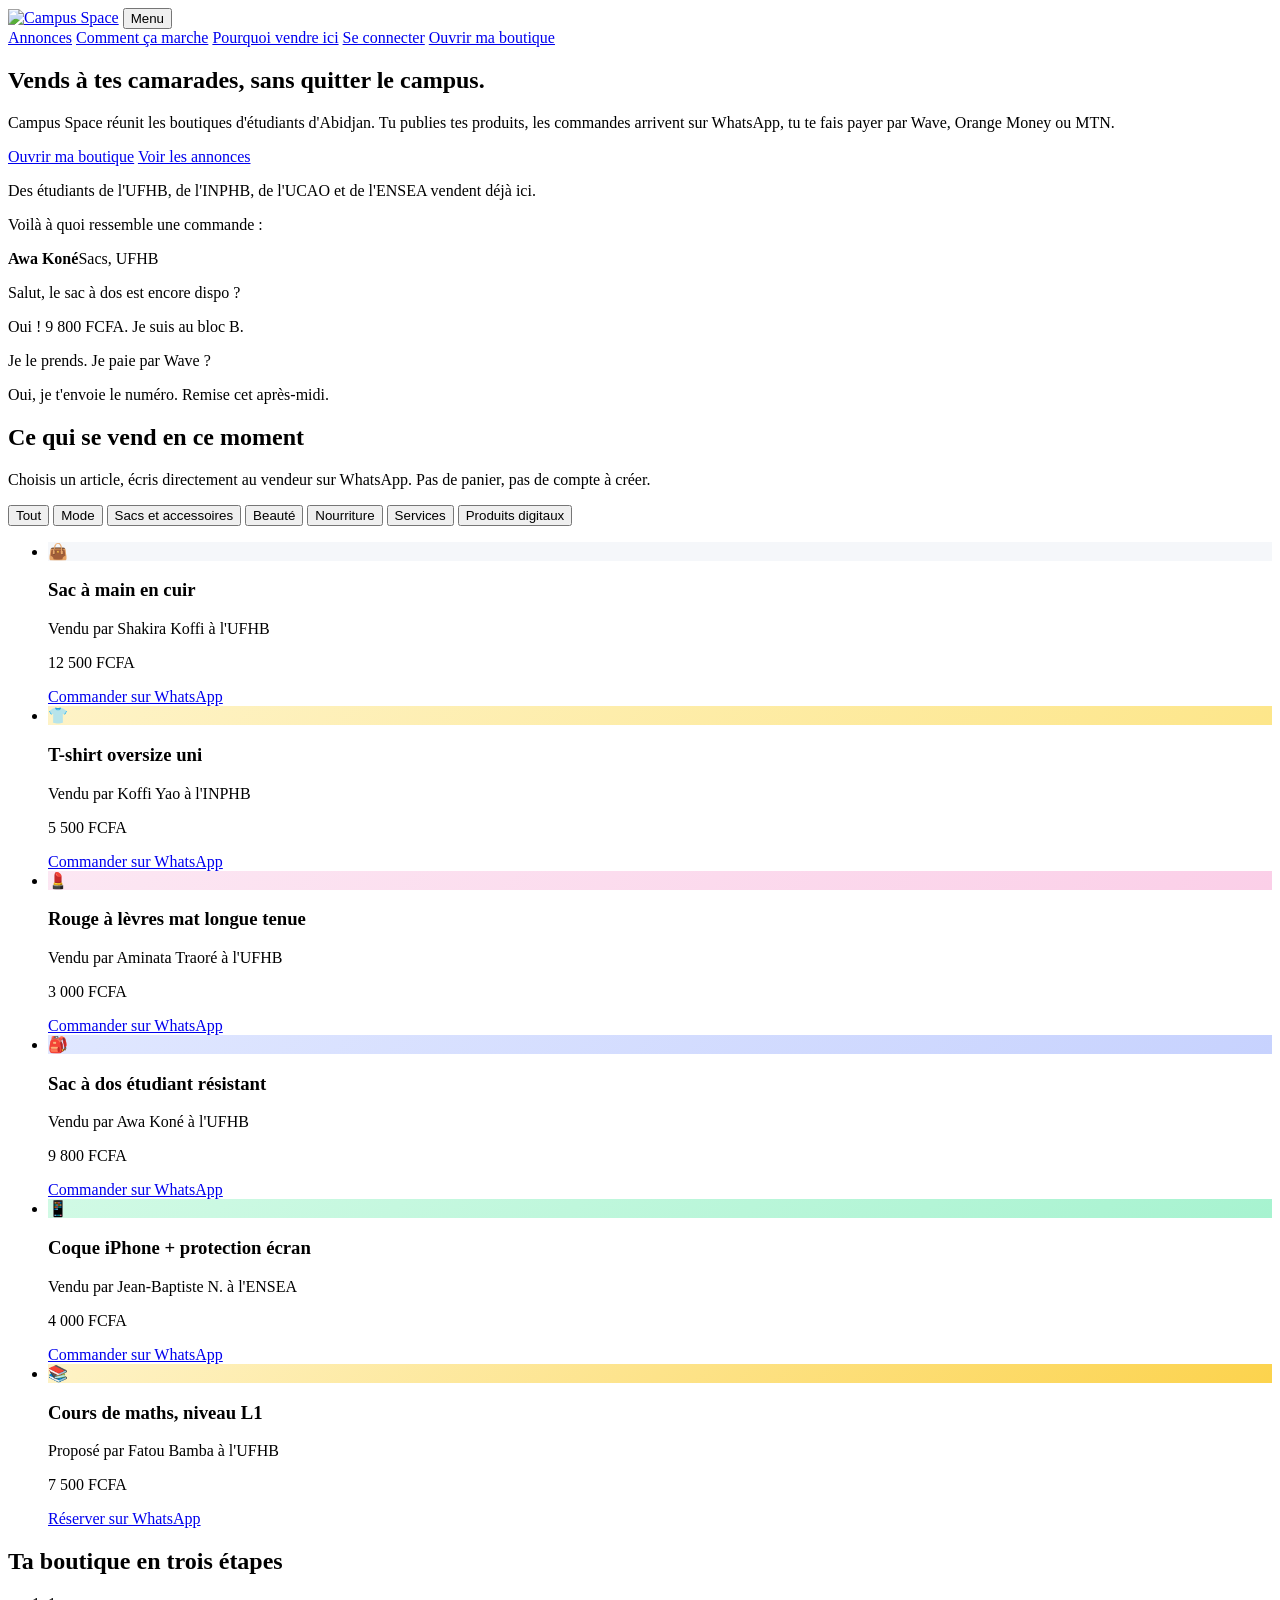
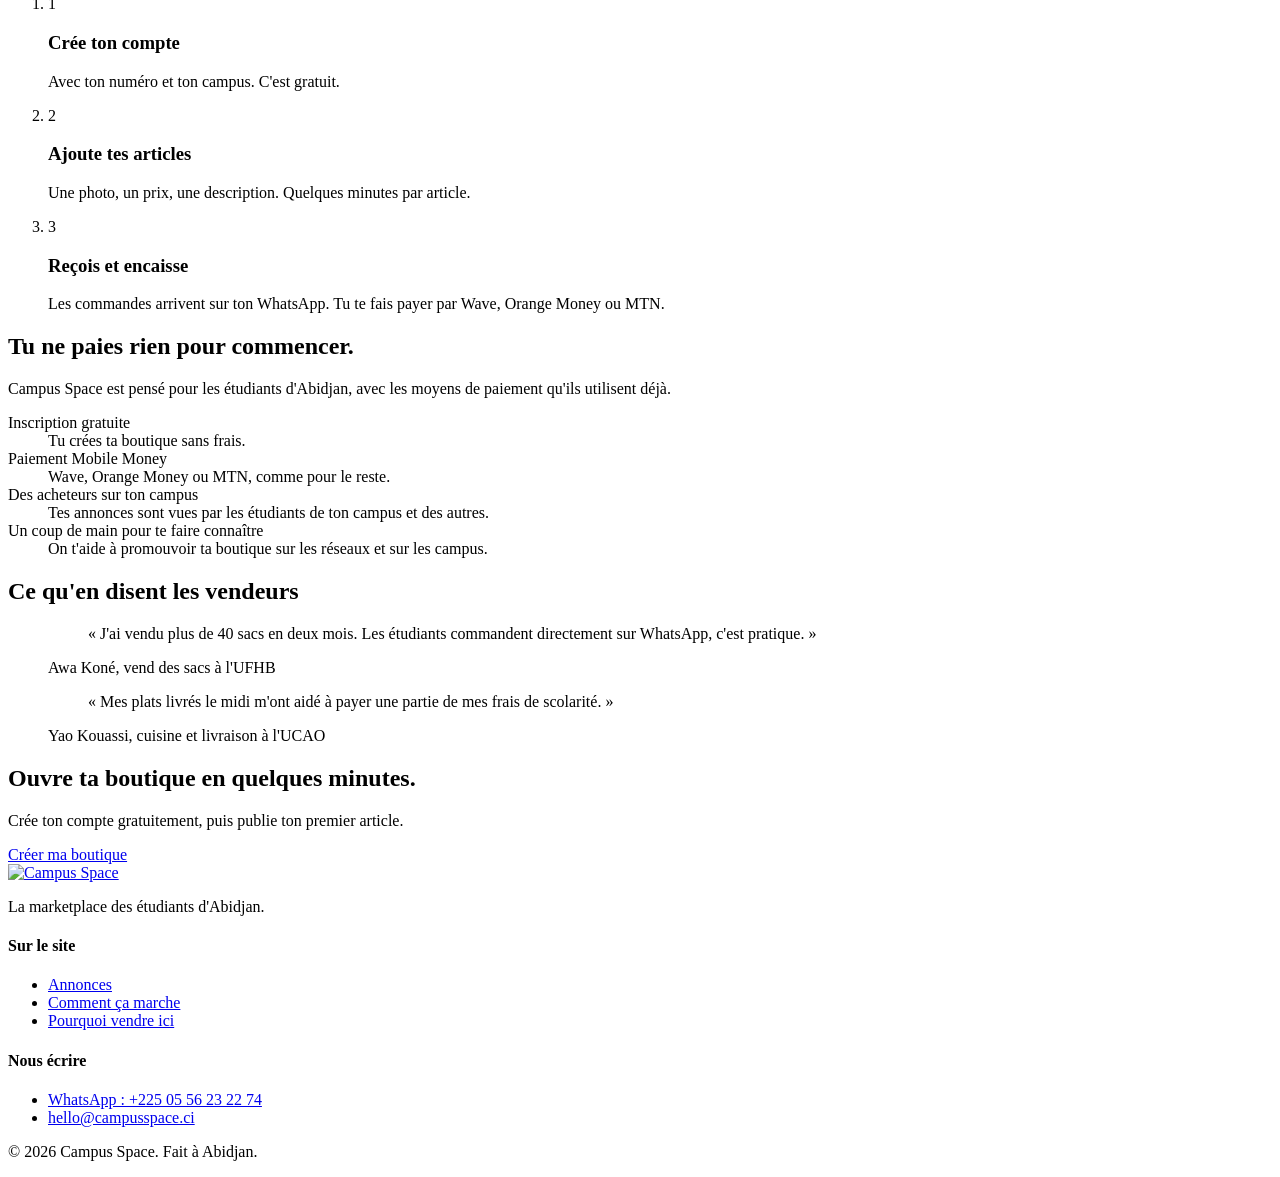
==== index.html @ 510433c4 "Add files via upload" ====
<!DOCTYPE html>
<html lang="fr">
<head>
<meta charset="UTF-8">
<meta name="viewport" content="width=device-width, initial-scale=1, viewport-fit=cover">
<title>Campus Space – Vends à tes camarades, sans quitter le campus</title>
<meta name="description" content="La marketplace des étudiants d'Abidjan. Publie tes produits, reçois les commandes sur WhatsApp, fais-toi payer en Mobile Money.">
<link rel="icon" href="assets/images/logo.png">
<link rel="preconnect" href="https://fonts.googleapis.com">
<link rel="preconnect" href="https://fonts.gstatic.com" crossorigin>
<link href="https://fonts.googleapis.com/css2?family=Bricolage+Grotesque:opsz,wght@12..96,500;12..96,700;12..96,800&family=Public+Sans:wght@400;500;600&display=swap" rel="stylesheet">
<link rel="stylesheet" href="assets/css/style.css">
</head>
<body>

<header class="top">
  <div class="wrap top-in">
    <a href="#haut" class="brand" aria-label="Campus Space, accueil"><img src="assets/images/logo.png" alt="Campus Space" width="541" height="225"></a>
    <button class="menu-btn" id="menuBtn" aria-expanded="false" aria-controls="nav">Menu</button>
    <nav class="nav" id="nav" aria-label="Navigation principale">
      <a href="#annonces">Annonces</a>
      <a href="#comment">Comment ça marche</a>
      <a href="#vendre">Pourquoi vendre ici</a>
      <a href="login.html">Se connecter</a>
      <a class="btn btn-primary" href="sign-up-vendor.html">Ouvrir ma boutique</a>
    </nav>
  </div>
</header>

<main id="haut">

  <section class="hero">
    <div class="wrap hero-grid">
      <div>
        <h1>Vends à tes camarades, sans quitter le campus.</h1>
        <p class="hero-lead">Campus Space réunit les boutiques d'étudiants d'Abidjan. Tu publies tes produits, les commandes arrivent sur WhatsApp, tu te fais payer par Wave, Orange Money ou MTN.</p>
        <div class="hero-actions">
          <a class="btn btn-primary" href="sign-up-vendor.html">Ouvrir ma boutique</a>
          <a class="btn btn-ghost" href="#annonces">Voir les annonces</a>
        </div>
        <p class="hero-note">Des étudiants de l'UFHB, de l'INPHB, de l'UCAO et de l'ENSEA vendent déjà ici.</p>
      </div>

      <div class="chat-wrap">
        <p class="chat-cap">Voilà à quoi ressemble une commande :</p>
        <div class="chat" role="img" aria-label="Exemple de conversation WhatsApp entre un acheteur et une vendeuse de sacs à l'UFHB">
          <div class="chat-head"><b>Awa Koné</b><span>Sacs, UFHB</span></div>
          <div class="chat-body" aria-hidden="true">
            <p class="msg in" style="--i:0">Salut, le sac à dos est encore dispo ?</p>
            <p class="msg out" style="--i:1">Oui ! 9 800 FCFA. Je suis au bloc B.</p>
            <p class="msg in" style="--i:2">Je le prends. Je paie par Wave ?</p>
            <p class="msg out" style="--i:3">Oui, je t'envoie le numéro. Remise cet après-midi.</p>
          </div>
        </div>
      </div>
    </div>
  </section>

  <section class="section ads" id="annonces">
    <div class="wrap">
      <div class="section-head">
        <h2>Ce qui se vend en ce moment</h2>
        <p>Choisis un article, écris directement au vendeur sur WhatsApp. Pas de panier, pas de compte à créer.</p>
      </div>

      <div class="chips" role="group" aria-label="Filtrer par catégorie">
        <button class="chip" data-cat="tout" aria-pressed="true">Tout</button>
        <button class="chip" data-cat="mode" aria-pressed="false">Mode</button>
        <button class="chip" data-cat="sacs" aria-pressed="false">Sacs et accessoires</button>
        <button class="chip" data-cat="beaute" aria-pressed="false">Beauté</button>
        <button class="chip" data-cat="nourriture" aria-pressed="false">Nourriture</button>
        <button class="chip" data-cat="services" aria-pressed="false">Services</button>
        <button class="chip" data-cat="digital" aria-pressed="false">Produits digitaux</button>
      </div>

      <p class="ad-count" id="adCount" aria-live="polite"></p>

      <ul class="ad-list" id="adList">
        <li class="ad" data-cat="sacs" data-wa="2250556232274">
          <div class="ad-img" style="background:linear-gradient(135deg,#F5F7FA,#F5F7FA)" aria-hidden="true">👜<img src="assets/images/Sac%20%C3%A0%20main%20en%20cuir.jpg" alt="" loading="lazy" onerror="this.remove()"></div>
          <div class="ad-main"><h3>Sac à main en cuir</h3><p class="ad-by">Vendu par Shakira Koffi à l'UFHB</p></div>
          <p class="ad-price">12&nbsp;500 FCFA</p>
          <a class="ad-cta" href="#">Commander sur WhatsApp</a>
        </li>
        <li class="ad" data-cat="mode" data-wa="2250556232274">
          <div class="ad-img" style="background:linear-gradient(135deg,#fef3c7,#fde68a)" aria-hidden="true">👕<img src="assets/images/T-shirt%20oversize%20uni.jpg" alt="" loading="lazy" onerror="this.remove()"></div>
          <div class="ad-main"><h3>T-shirt oversize uni</h3><p class="ad-by">Vendu par Koffi Yao à l'INPHB</p></div>
          <p class="ad-price">5&nbsp;500 FCFA</p>
          <a class="ad-cta" href="#">Commander sur WhatsApp</a>
        </li>
        <li class="ad" data-cat="beaute" data-wa="2250556232274">
          <div class="ad-img" style="background:linear-gradient(135deg,#fce7f3,#fbcfe8)" aria-hidden="true">💄<img src="assets/images/Rouge%20%C3%A0%20l%C3%A8vres%20mat%20longue%20tenue.jpg" alt="" loading="lazy" onerror="this.remove()"></div>
          <div class="ad-main"><h3>Rouge à lèvres mat longue tenue</h3><p class="ad-by">Vendu par Aminata Traoré à l'UFHB</p></div>
          <p class="ad-price">3&nbsp;000 FCFA</p>
          <a class="ad-cta" href="#">Commander sur WhatsApp</a>
        </li>
        
        <li class="ad" data-cat="sacs" data-wa="2250556232274">
          <div class="ad-img" style="background:linear-gradient(135deg,#e0e7ff,#c7d2fe)" aria-hidden="true">🎒<img src="assets/images/sac-à-dos.jpg" alt="" loading="lazy" onerror="this.remove()"></div>
          
          <div class="ad-main"><h3>Sac à dos étudiant résistant</h3><p class="ad-by">Vendu par Awa Koné à l'UFHB</p></div>
          <p class="ad-price">9&nbsp;800 FCFA</p>
          <a class="ad-cta" href="#">Commander sur WhatsApp</a>
        </li>
        <li class="ad" data-cat="sacs" data-wa="2250556232274">
          <div class="ad-img" style="background:linear-gradient(135deg,#d1fae5,#a7f3d0)" aria-hidden="true">📱<img src="assets/images/Coque%20iPhoneprotection%20%C3%A9cran.jpg" alt="" loading="lazy" onerror="this.remove()"></div>
          <div class="ad-main"><h3>Coque iPhone + protection écran</h3><p class="ad-by">Vendu par Jean-Baptiste N. à l'ENSEA</p></div>
          <p class="ad-price">4&nbsp;000 FCFA</p>
          <a class="ad-cta" href="#">Commander sur WhatsApp</a>
        </li>
        <li class="ad" data-cat="services" data-wa="2250556232274">
          <div class="ad-img" style="background:linear-gradient(135deg,#fef3c7,#fcd34d)" aria-hidden="true">📚<img src="assets/images/Cours%20de%20maths%2C%20niveau%20L1.jpg" alt="" loading="lazy" onerror="this.remove()"></div>
          <div class="ad-main"><h3>Cours de maths, niveau L1</h3><p class="ad-by">Proposé par Fatou Bamba à l'UFHB</p></div>
          <p class="ad-price">7&nbsp;500 FCFA</p>
          <a class="ad-cta" href="#">Réserver sur WhatsApp</a>
        </li>
      </ul>

      <p class="empty" id="empty" hidden>Aucune annonce dans cette catégorie pour l'instant. <a href="sign-up-vendor.html">Publie la première.</a></p>
    </div>
  </section>

  <section class="section alt" id="comment">
    <div class="wrap">
      <div class="section-head">
        <h2>Ta boutique en trois étapes</h2>
      </div>
      <ol class="steps">
        <li class="step">
          <div class="step-n">1</div>
          <h3>Crée ton compte</h3>
          <p>Avec ton numéro et ton campus. C'est gratuit.</p>
        </li>
        <li class="step">
          <div class="step-n">2</div>
          <h3>Ajoute tes articles</h3>
          <p>Une photo, un prix, une description. Quelques minutes par article.</p>
        </li>
        <li class="step">
          <div class="step-n">3</div>
          <h3>Reçois et encaisse</h3>
          <p>Les commandes arrivent sur ton WhatsApp. Tu te fais payer par Wave, Orange Money ou MTN.</p>
        </li>
      </ol>
    </div>
  </section>

  <section class="section band" id="vendre">
    <div class="wrap band-grid">
      <div>
        <h2>Tu ne paies rien pour commencer.</h2>
        <p class="band-lead">Campus Space est pensé pour les étudiants d'Abidjan, avec les moyens de paiement qu'ils utilisent déjà.</p>
      </div>
      <dl class="perks">
        <div><dt>Inscription gratuite</dt><dd>Tu crées ta boutique sans frais.</dd></div>
        <div><dt>Paiement Mobile Money</dt><dd>Wave, Orange Money ou MTN, comme pour le reste.</dd></div>
        <div><dt>Des acheteurs sur ton campus</dt><dd>Tes annonces sont vues par les étudiants de ton campus et des autres.</dd></div>
        <div><dt>Un coup de main pour te faire connaître</dt><dd>On t'aide à promouvoir ta boutique sur les réseaux et sur les campus.</dd></div>
      </dl>
    </div>
  </section>

  <section class="section alt">
    <div class="wrap">
      <div class="section-head">
        <h2>Ce qu'en disent les vendeurs</h2>
      </div>
      <div class="voices">
        <figure class="voice">
          <blockquote>« J'ai vendu plus de 40 sacs en deux mois. Les étudiants commandent directement sur WhatsApp, c'est pratique. »</blockquote>
          <figcaption>Awa Koné, vend des sacs à l'UFHB</figcaption>
        </figure>
        <figure class="voice">
          <blockquote>« Mes plats livrés le midi m'ont aidé à payer une partie de mes frais de scolarité. »</blockquote>
          <figcaption>Yao Kouassi, cuisine et livraison à l'UCAO</figcaption>
        </figure>
      </div>
    </div>
  </section>

  <section class="final">
    <div class="wrap">
      <h2>Ouvre ta boutique en quelques minutes.</h2>
      <p>Crée ton compte gratuitement, puis publie ton premier article.</p>
      <a class="btn" href="sign-up-vendor.html">Créer ma boutique</a>
    </div>
  </section>

</main>

<footer class="foot">
  <div class="wrap">
    <div class="foot-grid">
      <div>
        <a href="#haut" class="brand brand-foot" aria-label="Campus Space, accueil"><img src="assets/images/logo.png" alt="Campus Space" width="541" height="225"></a>
        <p>La marketplace des étudiants d'Abidjan.</p>
      </div>
      <div>
        <h4>Sur le site</h4>
        <ul>
          <li><a href="#annonces">Annonces</a></li>
          <li><a href="#comment">Comment ça marche</a></li>
          <li><a href="#vendre">Pourquoi vendre ici</a></li>
        </ul>
      </div>
      <div>
        <h4>Nous écrire</h4>
        <ul>
          <li><a href="https://wa.me/2250556232274" target="_blank" rel="noopener">WhatsApp : +225 05 56 23 22 74</a></li>
          <li><a href="mailto:hello@campusspace.ci">hello@campusspace.ci</a></li>
        </ul>
      </div>
    </div>
    <p class="foot-end">© 2026 Campus Space. Fait à Abidjan.</p>
  </div>
</footer>

<script src="assets/js/script.js"></script>
</body>
</html>
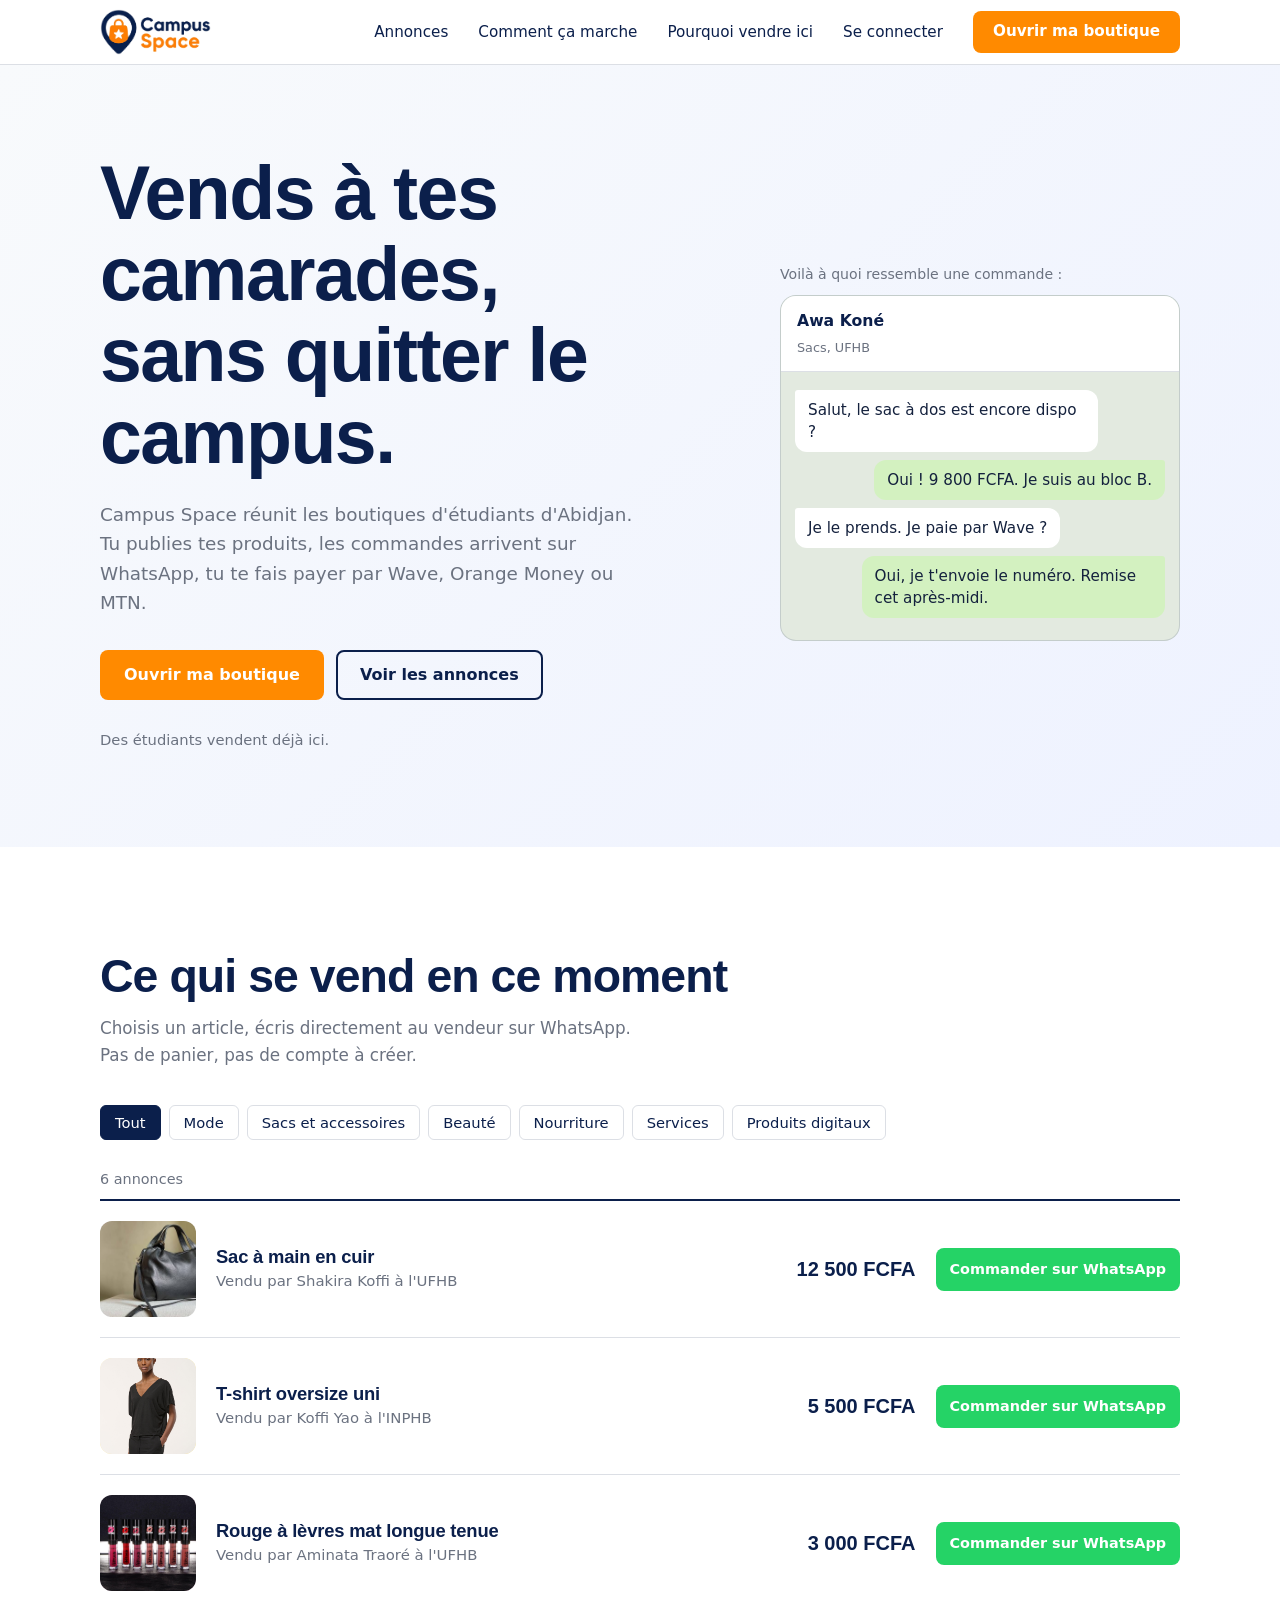
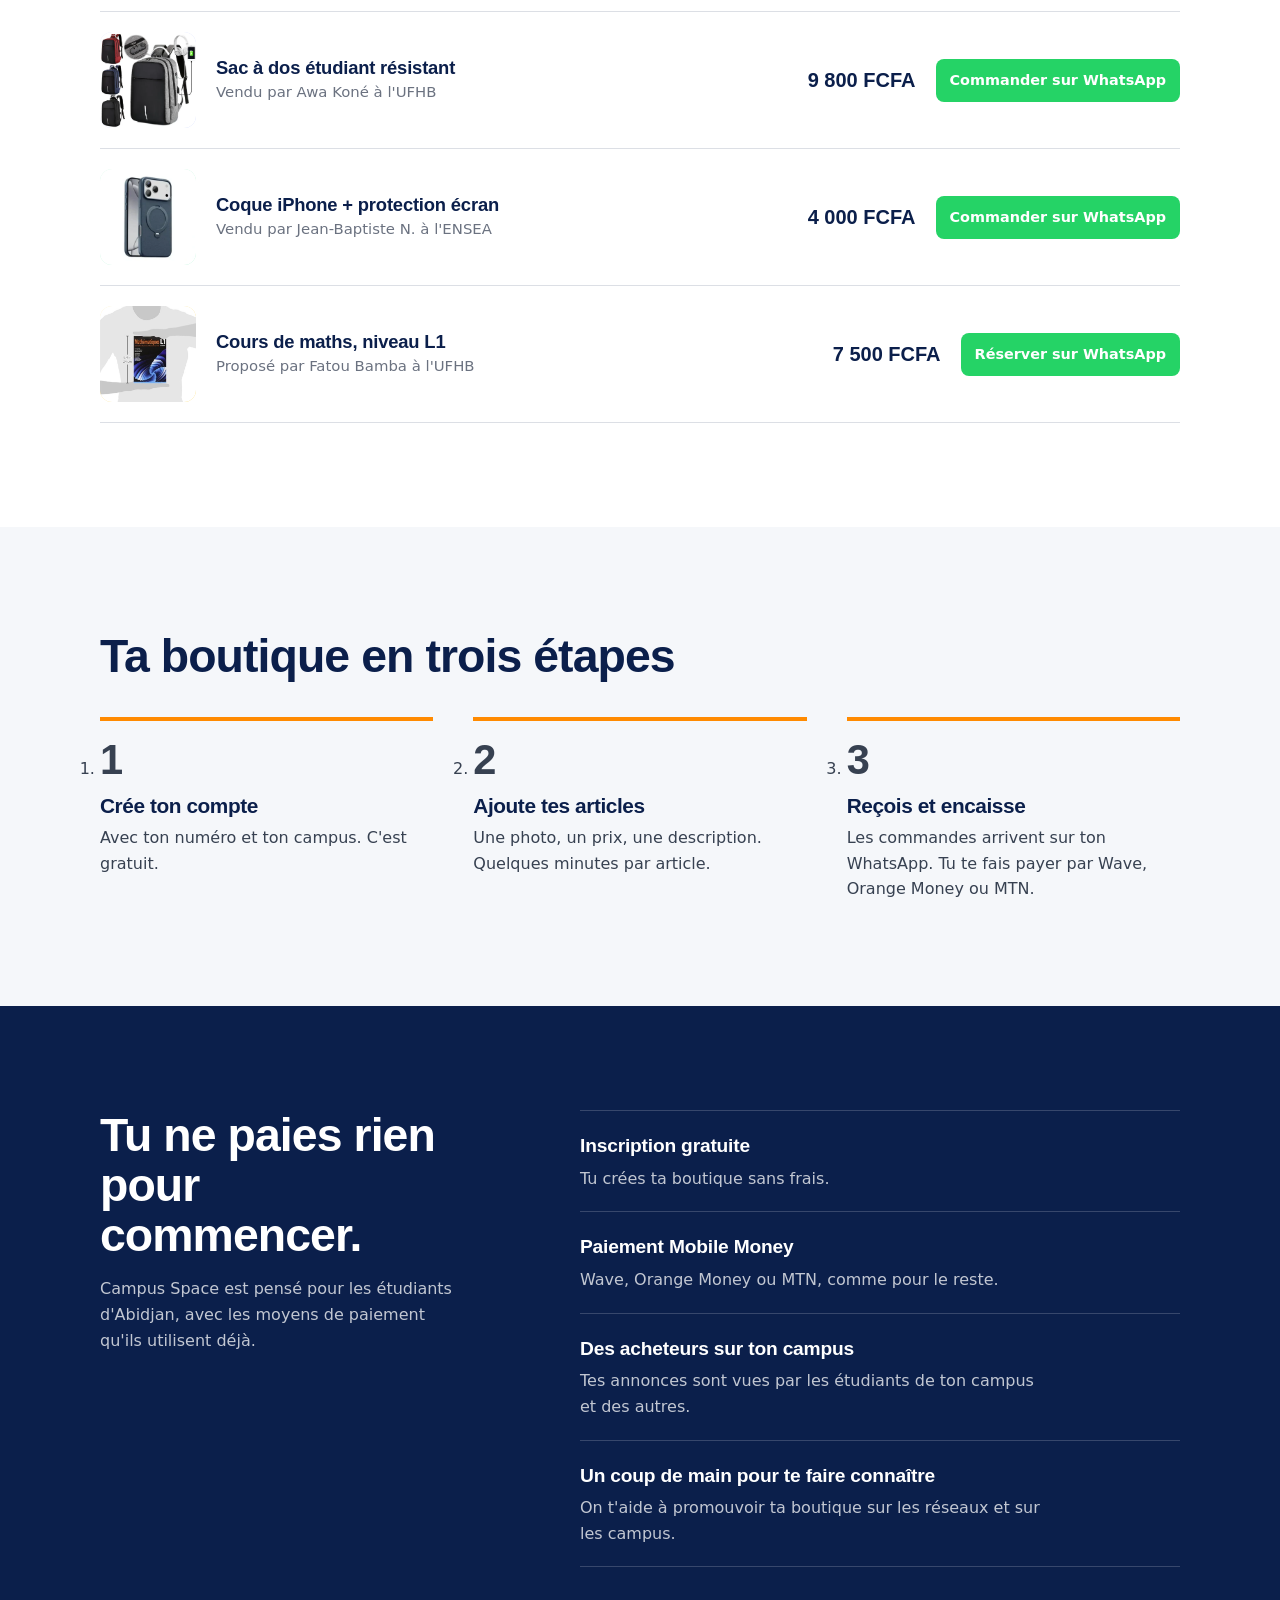
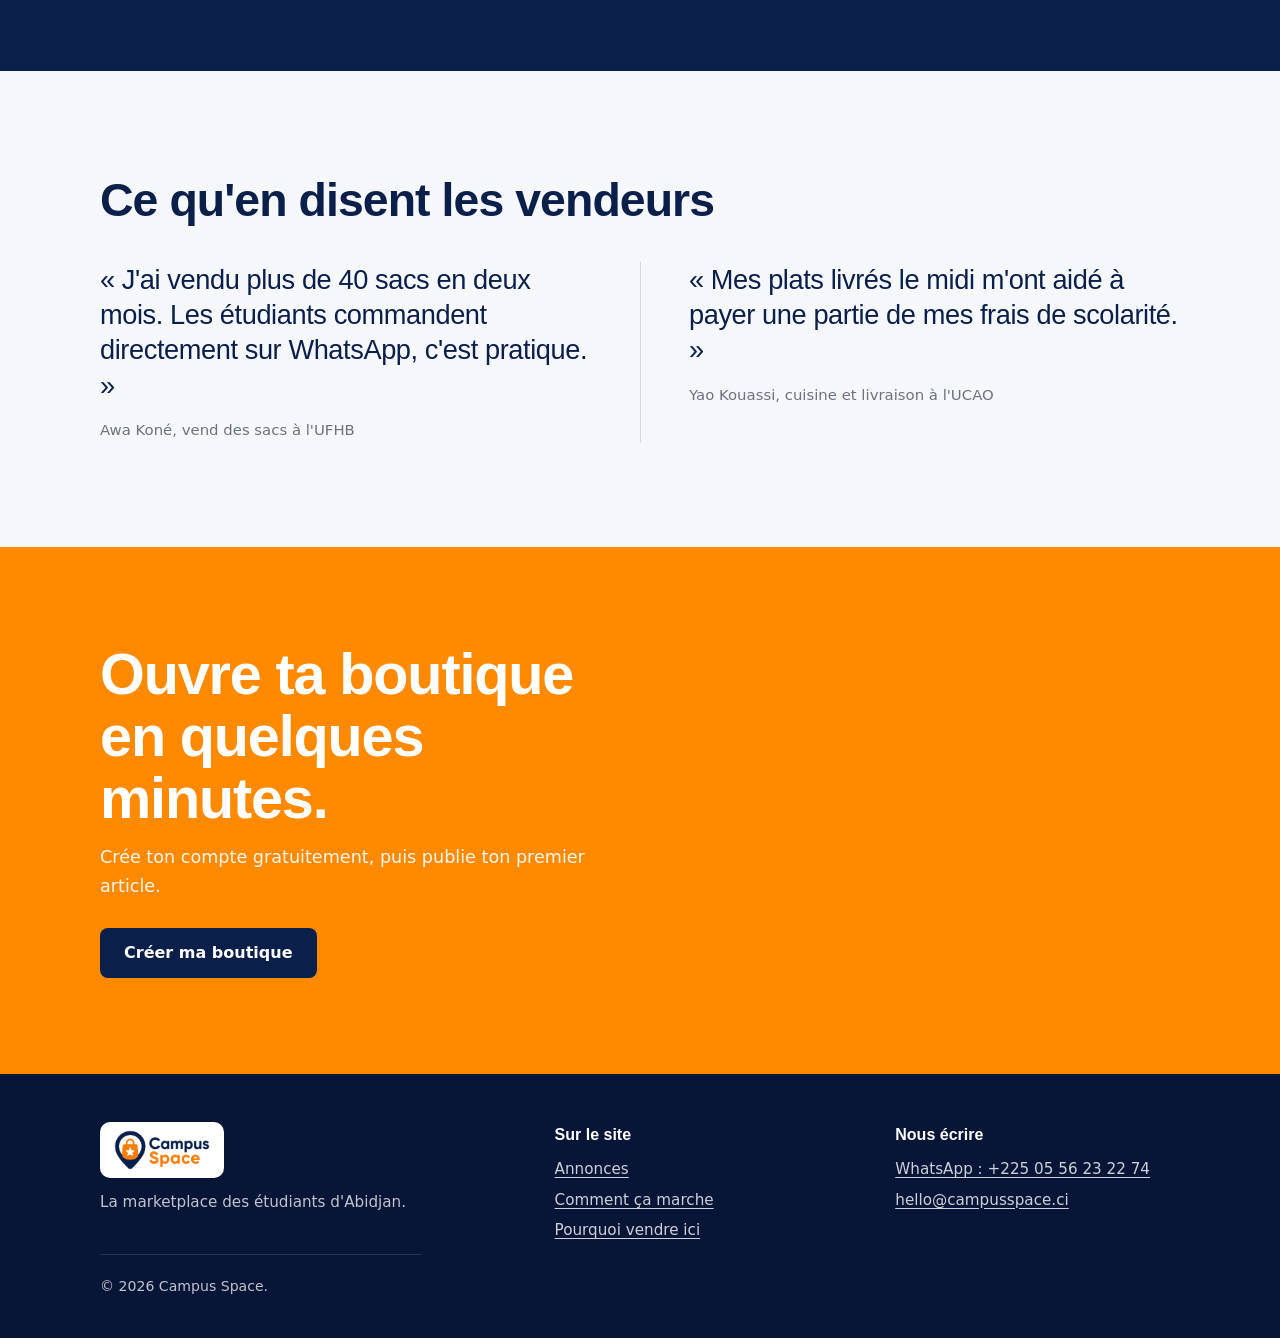
==== commit e42fe94b: "Update index.html" ====
--- a/index.html
+++ b/index.html
@@ -38,7 +38,7 @@
           <a class="btn btn-primary" href="sign-up-vendor.html">Ouvrir ma boutique</a>
           <a class="btn btn-ghost" href="#annonces">Voir les annonces</a>
         </div>
-        <p class="hero-note">Des étudiants de l'UFHB, de l'INPHB, de l'UCAO et de l'ENSEA vendent déjà ici.</p>
+        <p class="hero-note">Des étudiants vendent déjà ici.</p>
       </div>
 
       <div class="chat-wrap">
@@ -211,7 +211,7 @@
         </ul>
       </div>
     </div>
-    <p class="foot-end">© 2026 Campus Space. Fait à Abidjan.</p>
+    <p class="foot-end">© 2026 Campus Space. </p>
   </div>
 </footer>
 
--- a/assets/css/style.css
+++ b/assets/css/style.css
@@ -0,0 +1,225 @@
+/* Campus Space – styles */
+
+:root {
+  --bg: #FFFFFF;
+  --surface: #FFFFFF;
+  --alt: #F5F7FA;
+  --ink: #0B1F4B;
+  --navy-dark: #071536;
+  --muted: #6B7280;
+  --text: #374151;
+  --line: rgba(11, 31, 75, .14);
+  --accent: #FF8A00;
+  --accent-hover: #E67A00;
+  --wa: #25D366;
+  --wa-hover: #1DA851;
+  --chat-bg: #E3EAE0;
+  --chat-in: #FFFFFF;
+  --chat-out: #D3F1C0;
+  --chat-ink: #14213D;
+  --display: "Bricolage Grotesque", "Arial Narrow", Arial, sans-serif;
+  --body: "Public Sans", system-ui, -apple-system, "Segoe UI", Arial, sans-serif;
+  color-scheme: light;
+  box-sizing: border-box;
+  padding-top: env(safe-area-inset-top, 0px);
+  padding-bottom: env(safe-area-inset-bottom, 0px);
+}
+
+*, *::before, *::after { box-sizing: border-box; margin: 0; padding: 0; }
+html { scroll-behavior: smooth; scroll-padding-top: calc(72px + env(safe-area-inset-top, 0px)); -webkit-text-size-adjust: 100%; }
+body {
+  font-family: var(--body);
+  font-size: 1rem;
+  line-height: 1.6;
+  color: var(--text);
+  background: var(--bg);
+  overflow-x: hidden;
+}
+a { color: inherit; }
+ul { list-style: none; }
+:focus-visible { outline: 3px solid var(--ink); outline-offset: 3px; border-radius: 4px; }
+
+.wrap { width: 100%; max-width: 1120px; margin: 0 auto; padding: 0 20px; }
+h1, h2, h3 { color: var(--ink); font-family: var(--display); line-height: 1.08; letter-spacing: -0.02em; }
+
+/* ---------- Boutons ---------- */
+.btn {
+  display: inline-flex; align-items: center; justify-content: center;
+  font: 600 1rem/1 var(--body);
+  padding: 15px 22px;
+  border-radius: 8px;
+  border: 2px solid transparent;
+  text-decoration: none;
+  cursor: pointer;
+  transition: background-color .15s, color .15s, border-color .15s;
+}
+.btn-primary { background: var(--accent); color: #fff; }
+.btn-primary:hover { background: var(--accent-hover); }
+.btn-ghost { border-color: var(--ink); color: var(--ink); background: transparent; }
+.btn-ghost:hover { background: var(--ink); color: #fff; }
+
+/* ---------- En-tête ---------- */
+.top {
+  position: sticky; top: env(safe-area-inset-top, 0px); z-index: 20;
+  background: #fff;
+  border-bottom: 1px solid var(--line);
+}
+.top-in { display: flex; align-items: center; justify-content: space-between; min-height: 64px; }
+.brand { display: inline-flex; align-items: center; text-decoration: none; }
+.brand img { height: 46px; width: auto; display: block; }
+.menu-btn {
+  font: 600 .95rem var(--body); color: var(--ink);
+  background: none; border: 1.5px solid var(--line); border-radius: 8px; padding: 9px 14px; cursor: pointer;
+}
+.nav { display: none; }
+.nav.open {
+  display: block; position: absolute; left: 0; right: 0; top: 100%;
+  background: #fff; border-bottom: 1px solid var(--line); padding: 8px 20px 20px;
+}
+.nav a:not(.btn) { color: var(--ink); display: block; padding: 13px 0; text-decoration: none; font-weight: 500; border-bottom: 1px solid var(--line); }
+.nav .btn { margin-top: 16px; width: 100%; }
+@media (min-width: 800px) {
+  .menu-btn { display: none; }
+  .nav, .nav.open { display: flex; align-items: center; gap: 30px; position: static; border: 0; padding: 0; background: none; }
+  .nav a:not(.btn) { padding: 0; border: 0; font-size: .95rem; }
+  .nav a:not(.btn):hover { text-decoration: underline; text-decoration-thickness: 2px; text-underline-offset: 6px; text-decoration-color: var(--accent); }
+  .nav .btn { margin: 0; width: auto; padding: 11px 18px; font-size: .95rem; }
+}
+
+/* ---------- Hero ---------- */
+.hero { background: linear-gradient(135deg, #f8fafc 0%, #eef2ff 100%); padding: clamp(40px, 7vw, 88px) 0 clamp(48px, 8vw, 96px); }
+.hero-grid { display: grid; gap: 48px; align-items: center; }
+.hero h1 { font-size: clamp(2.5rem, 7.2vw, 4.7rem); font-weight: 800; max-width: 12ch; }
+.hero-lead { margin-top: 22px; font-size: 1.15rem; color: var(--muted); max-width: 46ch; }
+.hero-actions { margin-top: 32px; display: flex; flex-wrap: wrap; gap: 12px; }
+.hero-note { margin-top: 28px; font-size: .92rem; color: var(--muted); max-width: 44ch; }
+
+.chat-wrap { max-width: 400px; width: 100%; }
+.chat-cap { font-size: .88rem; color: var(--muted); margin-bottom: 10px; }
+.chat { background: var(--chat-bg); border: 1px solid var(--line); border-radius: 16px; overflow: hidden; color: var(--chat-ink); }
+.chat-head { padding: 12px 16px; background: var(--surface); border-bottom: 1px solid var(--line); color: var(--ink); }
+.chat-head b { display: block; color: var(--ink); font-weight: 600; font-size: .98rem; }
+.chat-head span { font-size: .8rem; color: var(--muted); }
+.chat-body { padding: 18px 14px 22px; display: flex; flex-direction: column; gap: 8px; }
+.msg {
+  max-width: 82%; padding: 9px 13px; border-radius: 12px; font-size: .95rem; line-height: 1.45;
+  animation: msg-in .35s ease-out both;
+  animation-delay: calc(var(--i) * 1.1s + .4s);
+}
+.msg.in { align-self: flex-start; background: var(--chat-in); border-top-left-radius: 3px; }
+.msg.out { align-self: flex-end; background: var(--chat-out); border-top-right-radius: 3px; }
+@keyframes msg-in { from { opacity: 0; transform: translateY(8px); } to { opacity: 1; transform: none; } }
+
+@media (min-width: 900px) {
+  .hero-grid { grid-template-columns: 1.1fr .9fr; gap: 72px; }
+  .chat-wrap { justify-self: end; }
+}
+
+/* ---------- Sections ---------- */
+.section { padding: clamp(56px, 9vw, 104px) 0; }
+.section-head { margin-bottom: 36px; max-width: 640px; }
+.section h2 { font-size: clamp(1.9rem, 4.4vw, 2.9rem); font-weight: 700; }
+.section-head p { margin-top: 14px; color: var(--muted); font-size: 1.05rem; max-width: 52ch; }
+
+/* ---------- Annonces ---------- */
+.ads { background: #fff; }
+.chips { display: flex; flex-wrap: wrap; gap: 8px; margin-bottom: 28px; }
+.chip {
+  font: 500 .92rem var(--body); color: var(--ink);
+  background: transparent; border: 1.5px solid var(--line); border-radius: 6px;
+  padding: 8px 14px; cursor: pointer;
+}
+.chip:hover { border-color: var(--ink); }
+.chip[aria-pressed="true"] { background: var(--ink); color: #fff; border-color: var(--ink); }
+.ad-count { font-size: .9rem; color: var(--muted); margin-bottom: 8px; }
+.ad-list { border-top: 2px solid var(--ink); }
+.ad {
+  display: grid; gap: 6px 16px; padding: 18px 0; border-bottom: 1px solid var(--line);
+  grid-template-columns: 76px 1fr auto;
+  grid-template-areas: "img main main" "img price cta";
+  align-items: center;
+}
+.ad[hidden] { display: none; }
+.ad-img {
+  grid-area: img; align-self: start;
+  aspect-ratio: 1; width: 100%; border-radius: 12px;
+  display: flex; align-items: center; justify-content: center; font-size: 2.4rem;
+}
+.ad-img { position: relative; overflow: hidden; }
+.ad-img img { position: absolute; inset: 0; width: 100%; height: 100%; object-fit: cover; }
+.ad-main { grid-area: main; }
+.ad h3 { font-size: 1.15rem; font-weight: 700; letter-spacing: -0.01em; line-height: 1.25; }
+.ad-by { font-size: .93rem; color: var(--muted); margin-top: 2px; }
+.ad-price { grid-area: price; font-family: var(--display); font-weight: 700; font-size: 1.25rem; color: var(--ink); white-space: nowrap; }
+.ad-cta {
+  grid-area: cta; justify-self: end;
+  background: var(--wa); color: #fff;
+  font-weight: 600; font-size: .9rem; text-decoration: none;
+  border-radius: 8px; padding: 10px 14px;
+  transition: background-color .15s;
+}
+.ad-cta:hover { background: var(--wa-hover); }
+.empty { padding: 28px 0; font-size: 1.05rem; }
+.empty a { font-weight: 600; color: var(--ink); }
+@media (min-width: 760px) {
+  .ad { grid-template-columns: 96px 1fr 150px auto; grid-template-areas: "img main price cta"; gap: 20px; padding: 20px 0; }
+  .ad-img { align-self: center; font-size: 2.9rem; }
+  .ad-price { text-align: right; }
+}
+
+/* ---------- Étapes ---------- */
+.steps { display: grid; gap: 36px; counter-reset: s; }
+.alt { background: var(--alt); }
+.step { border-top: 4px solid var(--accent); padding-top: 18px; }
+.step-n { font-family: var(--display); font-weight: 800; font-size: 2.6rem; line-height: 1; }
+.step h3 { font-size: 1.3rem; font-weight: 700; margin-top: 14px; }
+.step p { margin-top: 8px; color: var(--text); max-width: 34ch; }
+@media (min-width: 800px) { .steps { grid-template-columns: repeat(3, 1fr); gap: 40px; } }
+
+/* ---------- Bande vendeurs ---------- */
+.band { --band-ink: #fff; --band-muted: rgba(255,255,255,.75); --band-line: rgba(255,255,255,.18); background: var(--ink); color: var(--band-ink); }
+.band h2 { color: #fff; }
+.band-grid { display: grid; gap: 40px; }
+.band h2 { max-width: 14ch; }
+.band-lead { margin-top: 16px; color: var(--band-muted); max-width: 36ch; }
+.perks div { padding: 20px 0; border-top: 1px solid var(--band-line); }
+.perks div:last-child { border-bottom: 1px solid var(--band-line); }
+.perks dt { color: #fff; font-family: var(--display); font-weight: 700; font-size: 1.2rem; letter-spacing: -0.01em; }
+.perks dd { margin-top: 4px; color: var(--band-muted); max-width: 46ch; }
+@media (min-width: 900px) { .band-grid { grid-template-columns: .8fr 1.2fr; gap: 80px; align-items: start; } }
+
+/* ---------- Paroles de vendeurs ---------- */
+.voices { display: grid; gap: 44px; }
+.voice blockquote { color: var(--ink); font-family: var(--display); font-weight: 500; font-size: clamp(1.3rem, 2.8vw, 1.7rem); line-height: 1.3; letter-spacing: -0.015em; }
+.voice figcaption { margin-top: 16px; font-size: .93rem; color: var(--muted); }
+@media (min-width: 800px) {
+  .voices { grid-template-columns: 1fr 1fr; gap: 0; }
+  .voice { padding-right: 48px; }
+  .voice + .voice { padding: 0 0 0 48px; border-left: 1px solid var(--line); }
+}
+
+/* ---------- Appel final ---------- */
+.final { background: var(--accent); color: #fff; padding: clamp(56px, 9vw, 96px) 0; }
+.final h2 { color: #fff; font-size: clamp(2rem, 5.4vw, 3.6rem); font-weight: 800; max-width: 16ch; }
+.final p { color: rgba(255,255,255,.92); margin-top: 14px; font-size: 1.1rem; max-width: 44ch; }
+.final .btn { margin-top: 28px; background: var(--ink); color: #fff; }
+.final .btn:hover { background: var(--navy-dark); }
+
+/* ---------- Pied de page ---------- */
+.foot { background: var(--navy-dark); color: rgba(255,255,255,.8); padding: 48px 0 40px; font-size: .95rem; }
+.foot-grid { display: grid; gap: 32px; }
+.foot p { color: rgba(255,255,255,.75); max-width: 36ch; margin-top: 12px; }
+.foot h4 { color: #fff; font-family: var(--display); font-size: 1rem; margin-bottom: 10px; }
+.foot li + li { margin-top: 6px; }
+.foot a { text-underline-offset: 3px; }
+.foot a:hover { color: var(--accent); }
+.brand-foot { background: #fff; border-radius: 10px; padding: 8px 14px; }
+.brand-foot img { height: 40px; }
+.foot-end { margin-top: 36px; padding-top: 20px; border-top: 1px solid rgba(255,255,255,.12); color: rgba(255,255,255,.7); font-size: .88rem; }
+@media (min-width: 760px) { .foot-grid { grid-template-columns: 1.4fr 1fr 1fr; gap: 56px; } }
+
+@media (prefers-reduced-motion: reduce) {
+  html { scroll-behavior: auto; }
+  .msg { animation: none; }
+  .btn, .ad-cta { transition: none; }
+}
